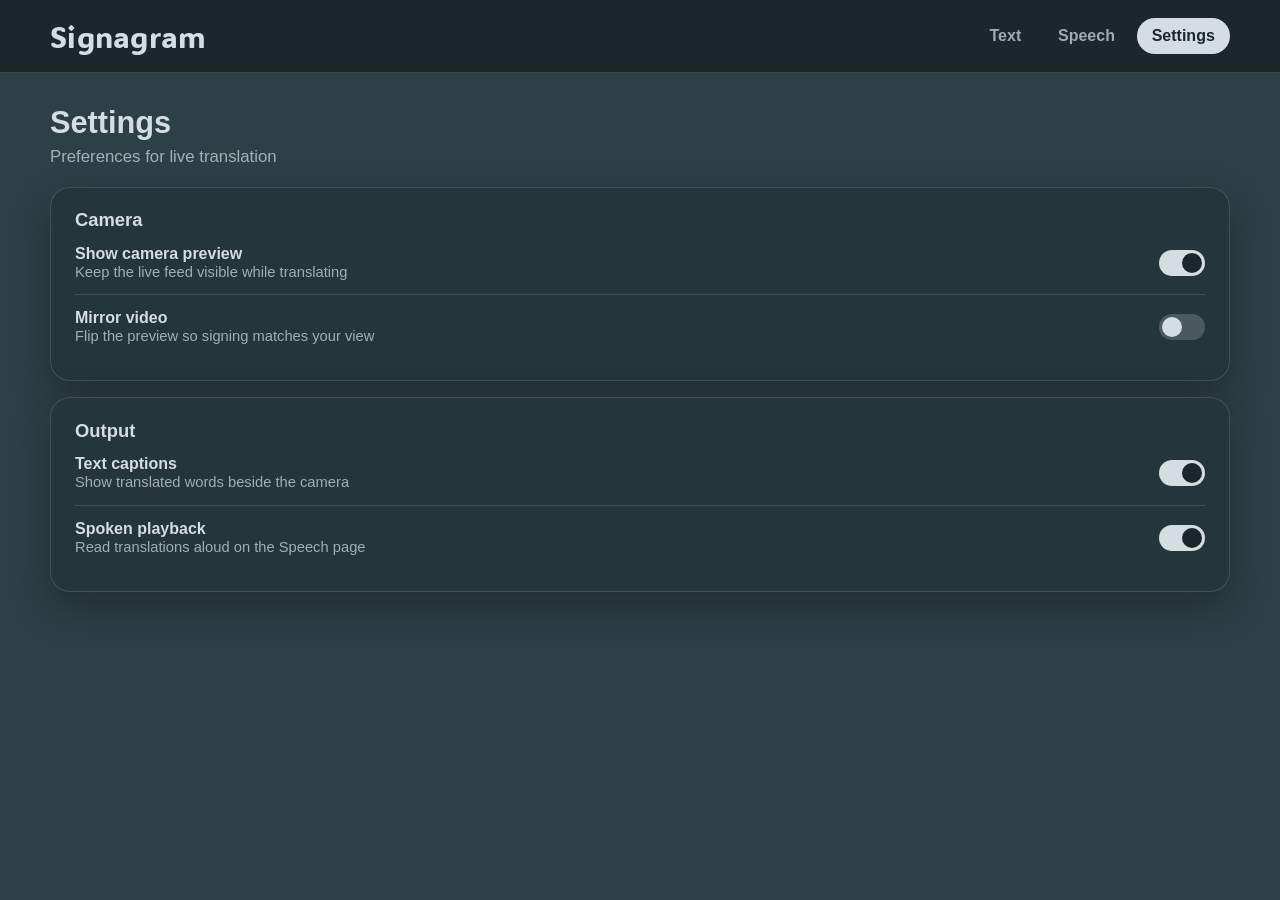
==== frontend/settings.html @ 07c6e4ac "restore to first cursor prompt" ====
<!DOCTYPE html>
<html lang="en">
  <head>
    <meta charset="UTF-8">
    <meta name="viewport" content="width=device-width, initial-scale=1.0">
    <meta http-equiv="X-UA-Compatible" content="ie=edge">
    <title>Signagram</title>
    <link rel="stylesheet" href="style.css">

    <link rel="preconnect" href="https://fonts.googleapis.com">
    <link rel="preconnect" href="https://fonts.gstatic.com" crossorigin>
    <link href="https://fonts.googleapis.com/css2?family=ADLaM+Display&family=Google+Sans:ital,opsz,wght@0,17..18,400..700;1,17..18,400..700&display=swap" rel="stylesheet">
  </head>
  <body>
    <header>
      <div class="header-inner">
      <h1><a href="./index.html">Signagram</a></h1>
      <nav class="menu" aria-label="Primary">
        <ul>
          <li><a href="./index.html">Text</a></li>
          <li><a href="./speech.html">Speech</a></li>
          <li><a class="active" href="./settings.html">Settings</a></li>
        </ul>
      </nav>
      </div>
    </header>

    <main>
      <h2>Settings</h2>
      <h3>Preferences for live translation</h3>
      <section class="settings-grid" aria-label="Settings">
        <article class="settings-card">
          <h3>Camera</h3>
          <div class="settings-row">
            <div>
              <strong>Show camera preview</strong>
              <span>Keep the live feed visible while translating</span>
            </div>
            <div class="toggle on" aria-hidden="true"></div>
          </div>
          <div class="settings-row">
            <div>
              <strong>Mirror video</strong>
              <span>Flip the preview so signing matches your view</span>
            </div>
            <div class="toggle" aria-hidden="true"></div>
          </div>
        </article>
        <article class="settings-card">
          <h3>Output</h3>
          <div class="settings-row">
            <div>
              <strong>Text captions</strong>
              <span>Show translated words beside the camera</span>
            </div>
            <div class="toggle on" aria-hidden="true"></div>
          </div>
          <div class="settings-row">
            <div>
              <strong>Spoken playback</strong>
              <span>Read translations aloud on the Speech page</span>
            </div>
            <div class="toggle on" aria-hidden="true"></div>
          </div>
        </article>
      </section>
    </main>
  </body>
</html>
---- frontend/style.css ----
:root {
  --bg: #2d3f47;
  --header: #1c272b;
  --text: #d4dde2;
  --muted: rgba(212, 221, 226, 0.72);
  --surface: #24353c;
  --panel: #ffffff;
  --panel-text: #2d3f47;
  --line: rgba(212, 221, 226, 0.16);
  --shadow: 0 16px 40px rgba(0, 0, 0, 0.28);
  --radius: 20px;
}

*,
*::before,
*::after {
  box-sizing: border-box;
}

html {
  height: 100%;
}

body {
  min-height: 100%;
  margin: 0;
  display: flex;
  flex-direction: column;
  background: var(--bg);
  color: var(--text);
  font-family: "Google Sans", sans-serif;
  font-weight: 600;
  font-optical-sizing: auto;
  font-variation-settings: "GRAD" 0;
}

a {
  color: inherit;
  text-decoration: none;
}

ul {
  list-style: none;
  margin: 0;
  padding: 0;
}

header {
  background: var(--header);
  border-bottom: 1px solid var(--line);
}

.header-inner {
  display: flex;
  align-items: center;
  justify-content: space-between;
  gap: 1rem;
  width: min(1180px, 94%);
  min-height: 72px;
  margin: 0 auto;
  padding: 0.85rem 0;
}

header h1 {
  margin: 0;
  font-family: "ADLaM Display", system-ui;
  font-size: 1.85rem;
  font-weight: 400;
  letter-spacing: 0.01em;
}

.menu ul {
  display: flex;
  align-items: center;
  gap: 0.4rem;
}

.menu a {
  display: inline-block;
  padding: 0.55rem 0.95rem;
  border-radius: 999px;
  color: var(--muted);
  transition: background 0.2s ease, color 0.2s ease;
}

.menu a:hover,
.menu a:focus-visible {
  color: var(--text);
  background: rgba(212, 221, 226, 0.08);
}

.menu a.active {
  color: var(--header);
  background: var(--text);
}

main {
  flex: 1;
  width: min(1180px, 94%);
  margin: 0 auto;
  padding: 2rem 0 3rem;
}

h2 {
  margin: 0 0 0.35rem;
  font-size: clamp(1.7rem, 2.4vw, 2.15rem);
}

h3 {
  margin: 0 0 1.25rem;
  font-size: 1.05rem;
  font-weight: 500;
  color: var(--muted);
}

.workspace {
  display: grid;
  grid-template-columns: minmax(0, 1.15fr) minmax(280px, 0.85fr);
  gap: 1.25rem;
  min-height: min(58vh, 520px);
}

.stage,
.genText,
.settings-card {
  border-radius: var(--radius);
  box-shadow: var(--shadow);
}

.stage {
  display: flex;
  align-items: center;
  justify-content: center;
  min-height: 360px;
  background:
    linear-gradient(180deg, rgba(212, 221, 226, 0.05), transparent 42%),
    var(--surface);
  border: 1px dashed rgba(212, 221, 226, 0.28);
  color: var(--muted);
  font-size: 1.05rem;
  letter-spacing: 0.02em;
}

.genText {
  margin: 0;
  min-height: 360px;
  padding: 1.4rem 1.5rem;
  background: var(--panel);
  color: var(--panel-text);
  font-size: 1.15rem;
  font-weight: 500;
  line-height: 1.55;
}

.settings-grid {
  display: grid;
  gap: 1rem;
}

.settings-card {
  padding: 1.35rem 1.5rem;
  background: var(--surface);
  border: 1px solid var(--line);
}

.settings-card h3 {
  margin-bottom: 0.85rem;
  color: var(--text);
  font-size: 1.15rem;
  font-weight: 600;
}

.settings-row {
  display: flex;
  align-items: center;
  justify-content: space-between;
  gap: 1rem;
  padding: 0.85rem 0;
  border-top: 1px solid var(--line);
  font-weight: 500;
  color: var(--muted);
}

.settings-row:first-of-type {
  border-top: 0;
  padding-top: 0;
}

.settings-row strong {
  display: block;
  color: var(--text);
  font-weight: 600;
}

.settings-row span {
  font-size: 0.92rem;
}

.toggle {
  flex-shrink: 0;
  width: 46px;
  height: 26px;
  border-radius: 999px;
  background: rgba(212, 221, 226, 0.22);
  position: relative;
}

.toggle::after {
  content: "";
  position: absolute;
  top: 3px;
  left: 3px;
  width: 20px;
  height: 20px;
  border-radius: 50%;
  background: var(--text);
}

.toggle.on {
  background: var(--text);
}

.toggle.on::after {
  left: 23px;
  background: var(--header);
}

@media (max-width: 860px) {
  .header-inner {
    flex-direction: column;
    align-items: flex-start;
    padding: 1rem 0;
  }

  .menu ul {
    flex-wrap: wrap;
  }

  .workspace {
    grid-template-columns: 1fr;
    min-height: 0;
  }

  .stage,
  .genText {
    min-height: 240px;
  }
}
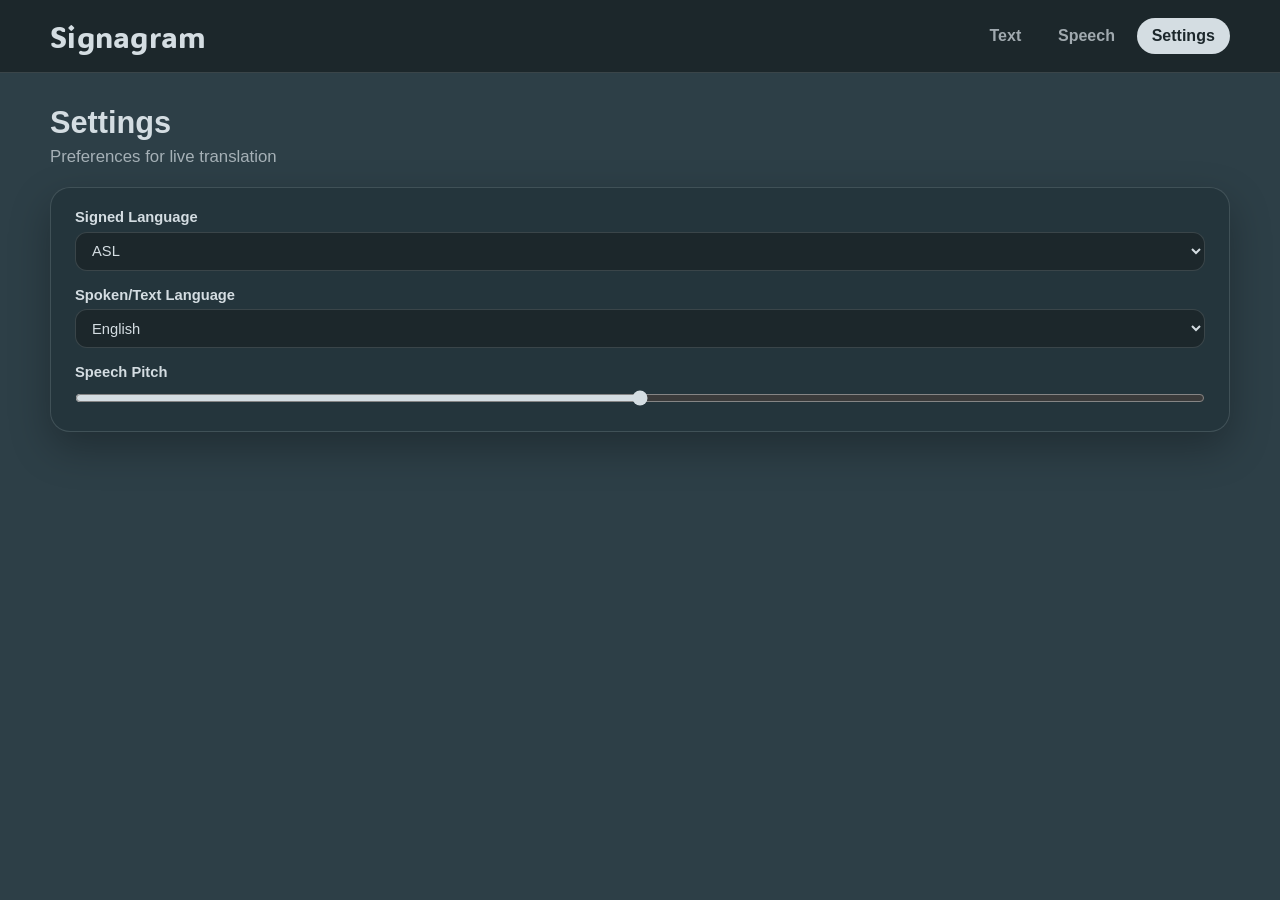
==== commit 9877eeff: "change settings to only have languages and pitch" ====
--- a/frontend/settings.html
+++ b/frontend/settings.html
@@ -30,38 +30,23 @@
       <h3>Preferences for live translation</h3>
       <section class="settings-grid" aria-label="Settings">
         <article class="settings-card">
-          <h3>Camera</h3>
-          <div class="settings-row">
-            <div>
-              <strong>Show camera preview</strong>
-              <span>Keep the live feed visible while translating</span>
-            </div>
-            <div class="toggle on" aria-hidden="true"></div>
-          </div>
-          <div class="settings-row">
-            <div>
-              <strong>Mirror video</strong>
-              <span>Flip the preview so signing matches your view</span>
-            </div>
-            <div class="toggle" aria-hidden="true"></div>
-          </div>
-        </article>
-        <article class="settings-card">
-          <h3>Output</h3>
-          <div class="settings-row">
-            <div>
-              <strong>Text captions</strong>
-              <span>Show translated words beside the camera</span>
-            </div>
-            <div class="toggle on" aria-hidden="true"></div>
-          </div>
-          <div class="settings-row">
-            <div>
-              <strong>Spoken playback</strong>
-              <span>Read translations aloud on the Speech page</span>
-            </div>
-            <div class="toggle on" aria-hidden="true"></div>
-          </div>
+          <label class="field">
+            <span>Signed Language</span>
+            <select>
+              <option selected>ASL</option>
+            </select>
+          </label>
+          <label class="field">
+            <span>Spoken/Text Language</span>
+            <select>
+              <option selected>English</option>
+              <option>Spanish</option>
+            </select>
+          </label>
+          <label class="field">
+            <span>Speech Pitch</span>
+            <input type="range" min="0" max="100" value="50">
+          </label>
         </article>
       </section>
     </main>
--- a/frontend/style.css
+++ b/frontend/style.css
@@ -170,59 +170,42 @@
   font-weight: 600;
 }
 
-.settings-row {
-  display: flex;
-  align-items: center;
-  justify-content: space-between;
-  gap: 1rem;
-  padding: 0.85rem 0;
-  border-top: 1px solid var(--line);
+.field {
+  display: grid;
+  gap: 0.4rem;
+  margin-top: 1rem;
+  font-size: 0.92rem;
   font-weight: 500;
   color: var(--muted);
 }
 
-.settings-row:first-of-type {
-  border-top: 0;
-  padding-top: 0;
-}
-
-.settings-row strong {
-  display: block;
+.field:first-child {
+  margin-top: 0;
+}
+
+.field span {
   color: var(--text);
   font-weight: 600;
 }
 
-.settings-row span {
-  font-size: 0.92rem;
-}
-
-.toggle {
-  flex-shrink: 0;
-  width: 46px;
-  height: 26px;
-  border-radius: 999px;
-  background: rgba(212, 221, 226, 0.22);
-  position: relative;
-}
-
-.toggle::after {
-  content: "";
-  position: absolute;
-  top: 3px;
-  left: 3px;
-  width: 20px;
-  height: 20px;
-  border-radius: 50%;
-  background: var(--text);
-}
-
-.toggle.on {
-  background: var(--text);
-}
-
-.toggle.on::after {
-  left: 23px;
+select,
+input[type="range"] {
+  width: 100%;
+  font: inherit;
+  color: var(--text);
+  accent-color: var(--text);
+}
+
+select {
+  padding: 0.6rem 0.75rem;
   background: var(--header);
+  border: 1px solid var(--line);
+  border-radius: 12px;
+}
+
+input[type="range"] {
+  height: 1.4rem;
+  margin: 0;
 }
 
 @media (max-width: 860px) {
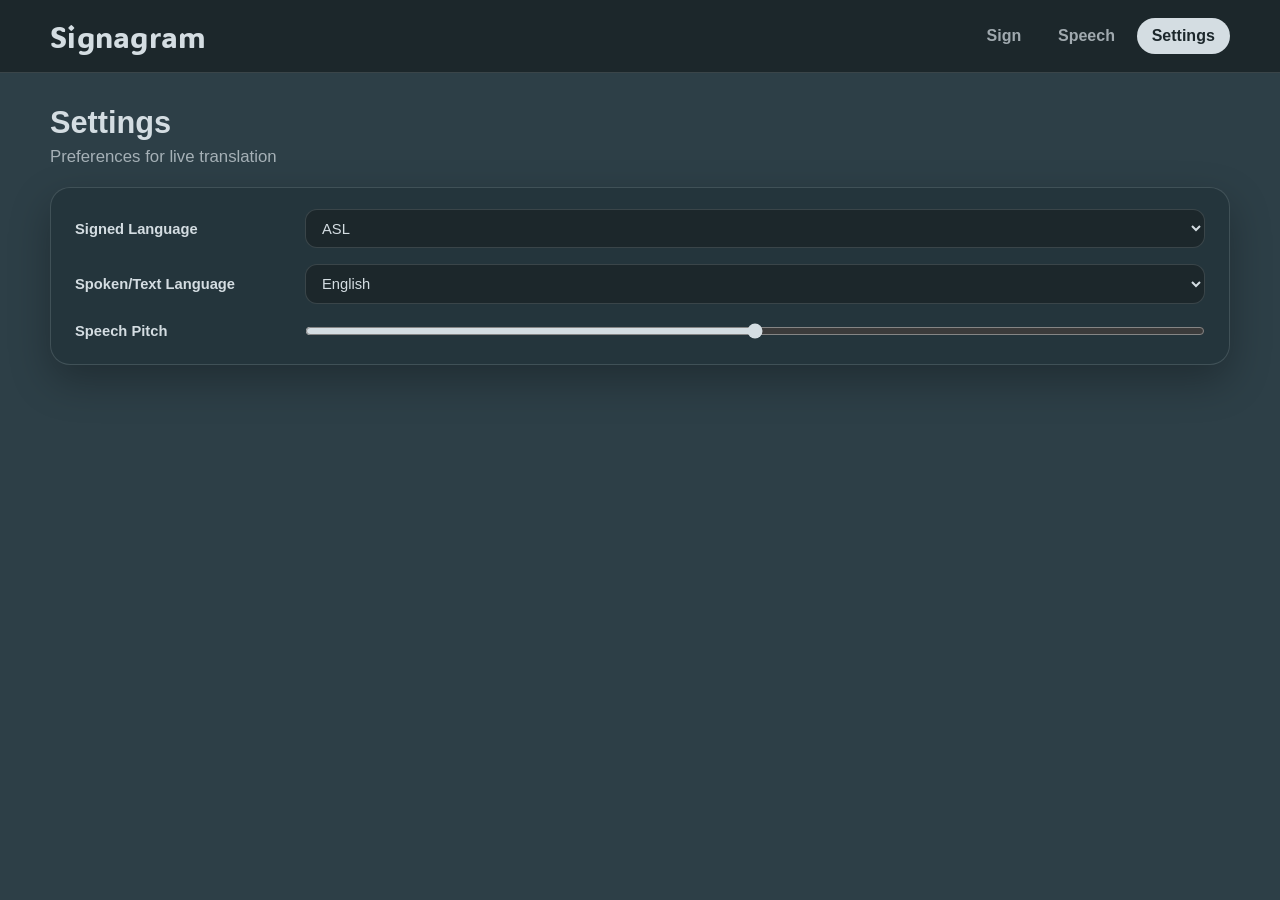
==== commit f8c63e80: "change pages to only be sign and speech and have a speak toggle on sign. change settings so the labe" ====
--- a/frontend/settings.html
+++ b/frontend/settings.html
@@ -17,7 +17,7 @@
       <h1><a href="./index.html">Signagram</a></h1>
       <nav class="menu" aria-label="Primary">
         <ul>
-          <li><a href="./index.html">Text</a></li>
+          <li><a href="./index.html">Sign</a></li>
           <li><a href="./speech.html">Speech</a></li>
           <li><a class="active" href="./settings.html">Settings</a></li>
         </ul>
@@ -34,6 +34,8 @@
             <span>Signed Language</span>
             <select>
               <option selected>ASL</option>
+              <option>ISL</option>
+              <option>CSN</option>
             </select>
           </label>
           <label class="field">
--- a/frontend/style.css
+++ b/frontend/style.css
@@ -113,6 +113,47 @@
   color: var(--muted);
 }
 
+.section-head {
+  display: flex;
+  align-items: center;
+  justify-content: space-between;
+  flex-wrap: wrap;
+  gap: 0.75rem;
+  margin-bottom: 1.25rem;
+}
+
+.section-head h3 {
+  margin-bottom: 0;
+}
+
+.toggle {
+  padding: 0.55rem 1.15rem;
+  background: transparent;
+  border: 1px solid var(--line);
+  border-radius: 999px;
+  color: var(--muted);
+  font: inherit;
+  font-size: 0.92rem;
+  cursor: pointer;
+  transition: background 0.2s ease, color 0.2s ease, border-color 0.2s ease;
+}
+
+.toggle:hover {
+  color: var(--text);
+  background: rgba(212, 221, 226, 0.08);
+}
+
+.toggle:focus-visible {
+  outline: 2px solid var(--text);
+  outline-offset: 2px;
+}
+
+.toggle[aria-pressed="true"] {
+  background: var(--text);
+  border-color: var(--text);
+  color: var(--header);
+}
+
 .workspace {
   display: grid;
   grid-template-columns: minmax(0, 1.15fr) minmax(280px, 0.85fr);
@@ -139,6 +180,55 @@
   color: var(--muted);
   font-size: 1.05rem;
   letter-spacing: 0.02em;
+}
+
+.mic-input {
+  display: flex;
+  flex-direction: column;
+  align-items: center;
+  gap: 1.15rem;
+}
+
+.audio-viz {
+  display: flex;
+  align-items: flex-end;
+  gap: 0.45rem;
+  height: 4.5rem;
+}
+
+.audio-viz span {
+  width: 0.5rem;
+  height: 100%;
+  background: var(--muted);
+  border-radius: 999px;
+  transform-origin: bottom;
+  animation: audio-bar 1.3s ease-in-out infinite;
+}
+
+.audio-viz span:nth-child(1) { animation-delay: -1.2s; }
+.audio-viz span:nth-child(2) { animation-delay: -0.5s; }
+.audio-viz span:nth-child(3) { animation-delay: -0.9s; }
+.audio-viz span:nth-child(4) { animation-delay: -0.2s; }
+.audio-viz span:nth-child(5) { animation-delay: -1s; }
+.audio-viz span:nth-child(6) { animation-delay: -0.4s; }
+.audio-viz span:nth-child(7) { animation-delay: -0.75s; }
+
+@keyframes audio-bar {
+  0%,
+  100% {
+    transform: scaleY(0.22);
+  }
+
+  50% {
+    transform: scaleY(1);
+  }
+}
+
+@media (prefers-reduced-motion: reduce) {
+  .audio-viz span {
+    animation: none;
+    transform: scaleY(0.4);
+  }
 }
 
 .genText {
@@ -208,6 +298,14 @@
   margin: 0;
 }
 
+@media (min-width: 861px) {
+  .field {
+    grid-template-columns: minmax(0, 210px) minmax(0, 1fr);
+    align-items: center;
+    gap: 1.25rem;
+  }
+}
+
 @media (max-width: 860px) {
   .header-inner {
     flex-direction: column;
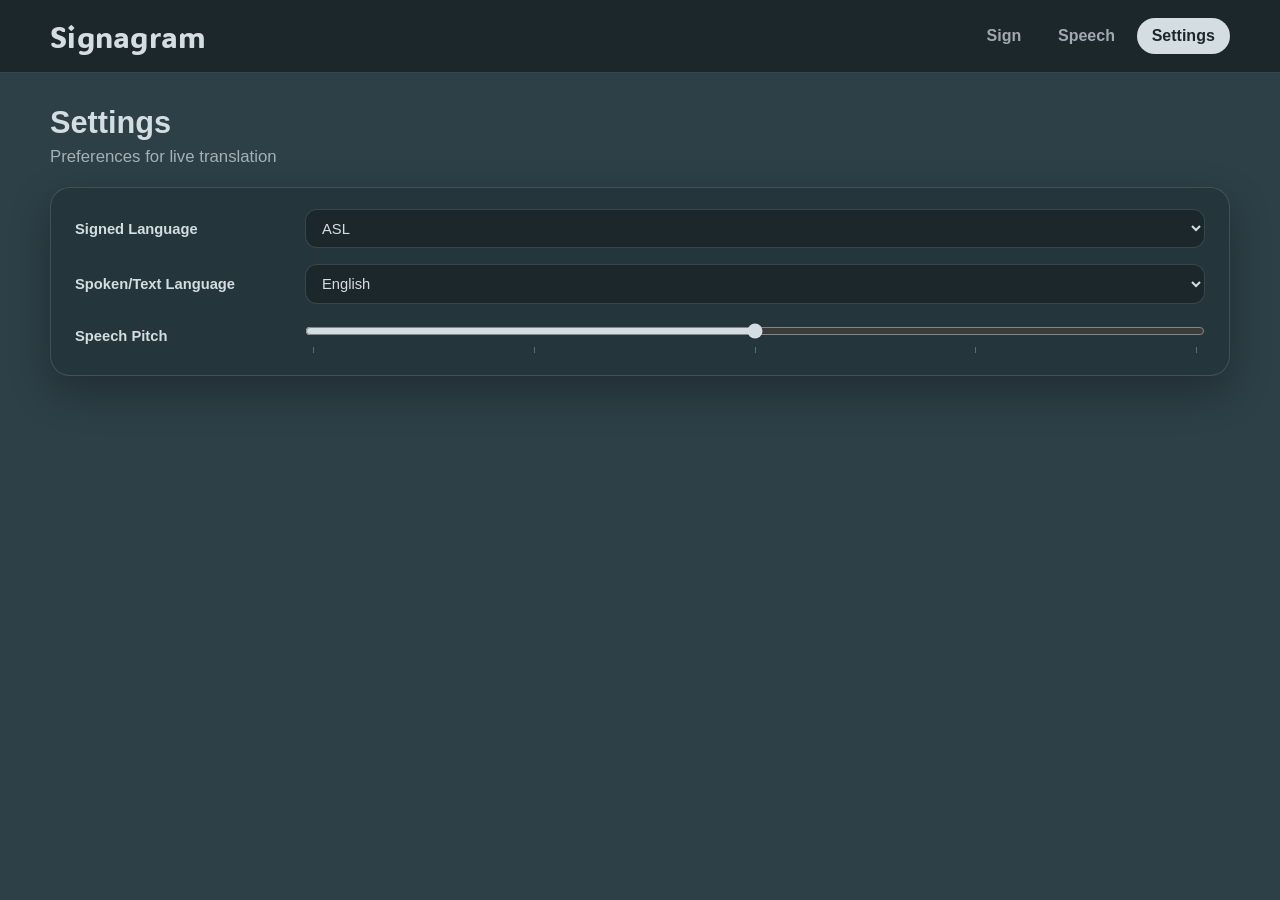
==== commit 845effd0: "add tick marks to speech pitch setting" ====
--- a/frontend/settings.html
+++ b/frontend/settings.html
@@ -47,7 +47,16 @@
           </label>
           <label class="field">
             <span>Speech Pitch</span>
-            <input type="range" min="0" max="100" value="50">
+            <div class="slider">
+              <input type="range" min="1" max="5" step="1" value="3">
+              <div class="slider-ticks" aria-hidden="true">
+                <span></span>
+                <span></span>
+                <span></span>
+                <span></span>
+                <span></span>
+              </div>
+            </div>
           </label>
         </article>
       </section>
--- a/frontend/style.css
+++ b/frontend/style.css
@@ -298,6 +298,23 @@
   margin: 0;
 }
 
+.slider {
+  display: grid;
+  gap: 0.3rem;
+}
+
+.slider-ticks {
+  display: flex;
+  justify-content: space-between;
+  padding: 0 0.5rem;
+}
+
+.slider-ticks span {
+  width: 1px;
+  height: 0.4rem;
+  background: rgba(212, 221, 226, 0.32);
+}
+
 @media (min-width: 861px) {
   .field {
     grid-template-columns: minmax(0, 210px) minmax(0, 1fr);
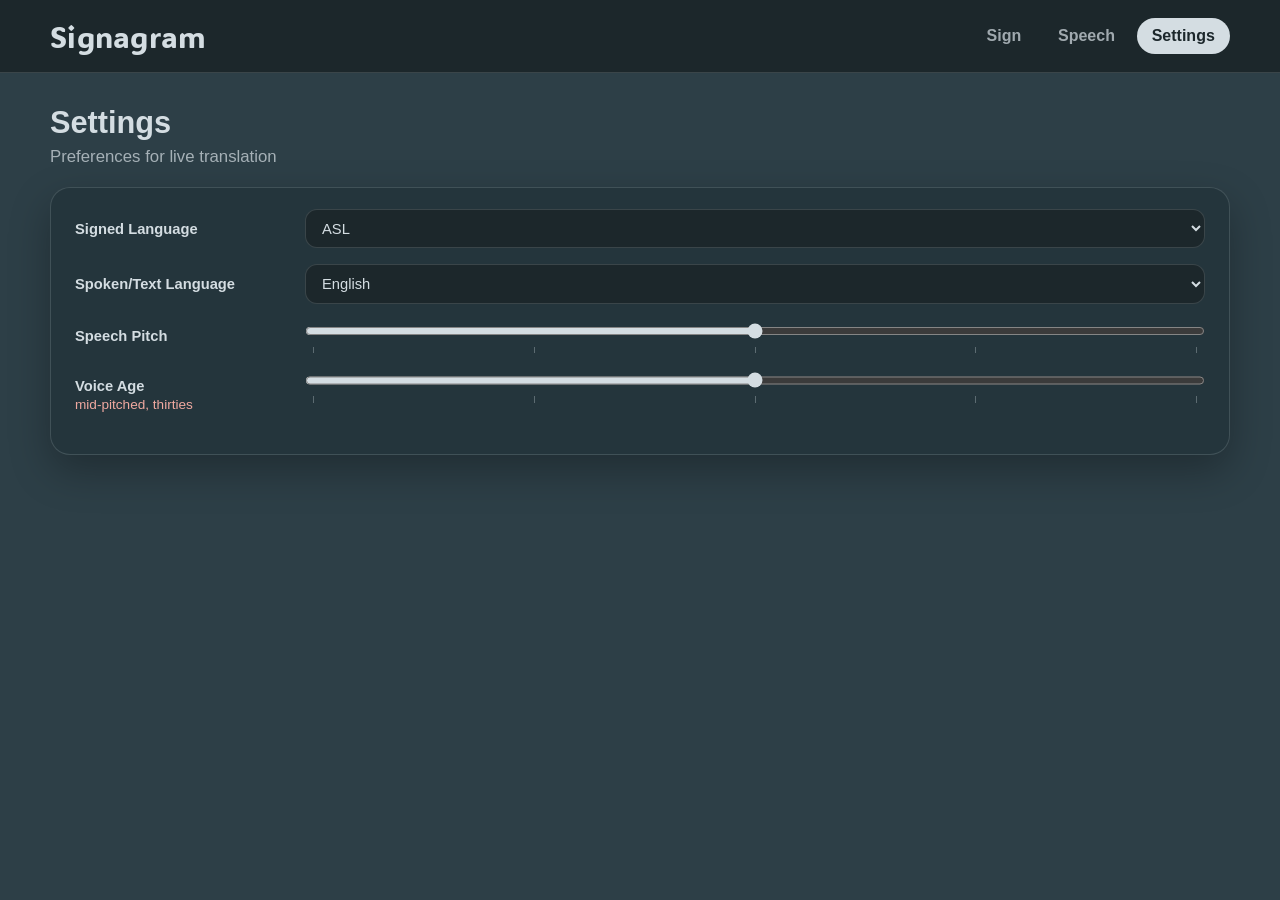
==== commit 85f5b0b3: "integrated models with ui, also added custom voices" ====
--- a/frontend/settings.html
+++ b/frontend/settings.html
@@ -32,23 +32,24 @@
         <article class="settings-card">
           <label class="field">
             <span>Signed Language</span>
-            <select>
-              <option selected>ASL</option>
+            <select id="signedLanguage">
+              <option>ASL</option>
               <option>ISL</option>
               <option>CSN</option>
             </select>
           </label>
           <label class="field">
             <span>Spoken/Text Language</span>
-            <select>
-              <option selected>English</option>
+            <select id="spokenLanguage">
+              <option>English</option>
+              <option>Hindi</option>
               <option>Spanish</option>
             </select>
           </label>
           <label class="field">
             <span>Speech Pitch</span>
             <div class="slider">
-              <input type="range" min="1" max="5" step="1" value="3">
+              <input type="range" min="1" max="5" step="1" value="3" id="voicePitch">
               <div class="slider-ticks" aria-hidden="true">
                 <span></span>
                 <span></span>
@@ -58,8 +59,24 @@
               </div>
             </div>
           </label>
+          <label class="field">
+            <span>Voice Age</span>
+            <div class="slider">
+              <input type="range" min="1" max="5" step="1" value="3" id="voiceAge">
+              <div class="slider-ticks" aria-hidden="true">
+                <span></span>
+                <span></span>
+                <span></span>
+                <span></span>
+                <span></span>
+              </div>
+            </div>
+          </label>
+          <p class="note" id="voiceNote" role="status"></p>
         </article>
       </section>
     </main>
+
+    <script type="module" src="settings.js"></script>
   </body>
 </html>
--- a/frontend/style.css
+++ b/frontend/style.css
@@ -154,6 +154,67 @@
   color: var(--header);
 }
 
+.toggle:disabled {
+  opacity: 0.55;
+  cursor: progress;
+}
+
+.controls {
+  display: flex;
+  align-items: center;
+  gap: 0.9rem;
+}
+
+.status {
+  font-size: 0.85rem;
+  font-weight: 500;
+  color: var(--muted);
+}
+
+.status::before {
+  content: "";
+  display: inline-block;
+  width: 0.5rem;
+  height: 0.5rem;
+  margin-right: 0.45rem;
+  border-radius: 50%;
+  background: currentColor;
+  opacity: 0.5;
+}
+
+.status[data-state="live"] {
+  color: var(--text);
+}
+
+.status[data-state="live"]::before {
+  opacity: 1;
+  animation: status-pulse 1.6s ease-in-out infinite;
+}
+
+.status[data-state="error"] {
+  color: #f0a9a0;
+}
+
+@keyframes status-pulse {
+  0%,
+  100% {
+    opacity: 1;
+  }
+
+  50% {
+    opacity: 0.25;
+  }
+}
+
+.note {
+  margin: -0.5rem 0 1.1rem;
+  max-width: 68ch;
+  color: #f0a9a0;
+  font-size: 0.85rem;
+  font-weight: 500;
+  line-height: 1.45;
+}
+
 .workspace {
   display: grid;
   grid-template-columns: minmax(0, 1.15fr) minmax(280px, 0.85fr);
@@ -205,13 +266,22 @@
   animation: audio-bar 1.3s ease-in-out infinite;
 }
 
-.audio-viz span:nth-child(1) { animation-delay: -1.2s; }
-.audio-viz span:nth-child(2) { animation-delay: -0.5s; }
-.audio-viz span:nth-child(3) { animation-delay: -0.9s; }
-.audio-viz span:nth-child(4) { animation-delay: -0.2s; }
-.audio-viz span:nth-child(5) { animation-delay: -1s; }
-.audio-viz span:nth-child(6) { animation-delay: -0.4s; }
-.audio-viz span:nth-child(7) { animation-delay: -0.75s; }
+.audio-viz span:nth-child(1) { animation-delay: -1.2s; --gain: 0.55; }
+.audio-viz span:nth-child(2) { animation-delay: -0.5s; --gain: 0.72; }
+.audio-viz span:nth-child(3) { animation-delay: -0.9s; --gain: 0.88; }
+.audio-viz span:nth-child(4) { animation-delay: -0.2s; --gain: 1; }
+.audio-viz span:nth-child(5) { animation-delay: -1s; --gain: 0.9; }
+.audio-viz span:nth-child(6) { animation-delay: -0.4s; --gain: 0.7; }
+.audio-viz span:nth-child(7) { animation-delay: -0.75s; --gain: 0.52; }
+
+/* While a session is open the bars track the real mic level, so the idle
+   keyframe loop has to get out of the way. */
+.audio-viz.live span {
+  animation: none;
+  background: var(--text);
+  transform: scaleY(clamp(0.12, calc(var(--level, 0) * var(--gain, 1)), 1));
+  transition: transform 90ms ease-out;
+}
 
 @keyframes audio-bar {
   0%,
@@ -228,6 +298,10 @@
   .audio-viz span {
     animation: none;
     transform: scaleY(0.4);
+  }
+
+  .status[data-state="live"]::before {
+    animation: none;
   }
 }
 
@@ -240,6 +314,20 @@
   font-size: 1.15rem;
   font-weight: 500;
   line-height: 1.55;
+  overflow-y: auto;
+}
+
+.placeholder {
+  color: rgba(45, 63, 71, 0.55);
+}
+
+/* Interim text the model may still revise, set apart from committed text. */
+.partial {
+  color: rgba(45, 63, 71, 0.5);
+}
+
+.partial:not(:empty)::before {
+  content: " ";
 }
 
 .settings-grid {
@@ -343,4 +431,55 @@
   .genText {
     min-height: 240px;
   }
-}+}
+/* ---- sign page: live camera stage ---------------------------------------
+   sign.js replaces the "Camera feed" placeholder inside .stage with a <video>
+   and two status lines. .stage is a centred flex row by default, so it is
+   restated as a column here; everything else is scoped to .sign-* so the
+   mockup styling is untouched when the camera is off. */
+
+.stage.sign-stage {
+  flex-direction: column;
+  gap: 0.6rem;
+  padding: 0.9rem;
+  overflow: hidden;
+}
+
+.sign-video {
+  width: 100%;
+  flex: 1 1 auto;
+  min-height: 0;
+  border-radius: calc(var(--radius) - 6px);
+  background: #000;
+  object-fit: cover;
+  /* MIRRORED FOR DISPLAY ONLY. sign.js draws the un-mirrored frame to its
+     canvas; this flip never reaches the wire. Signing at a mirror image of
+     yourself is what people expect. */
+  transform: scaleX(-1);
+}
+
+.sign-glosses {
+  margin: 0;
+  min-height: 1.4em;
+  font-size: 1.05rem;
+  font-weight: 600;
+  letter-spacing: 0.04em;
+  color: var(--panel-text, #e9eef1);
+}
+
+.sign-status {
+  margin: 0;
+  font-size: 0.85rem;
+  color: var(--muted);
+}
+
+/* No running caption under the camera. The element survives only to carry a
+   camera failure, so while it is empty it must take up no room at all --
+   :empty plus display:none, because an empty <p> still occupies a line box. */
+.sign-status:empty {
+  display: none;
+}
+
+.stage.live {
+  border-style: solid;
+}
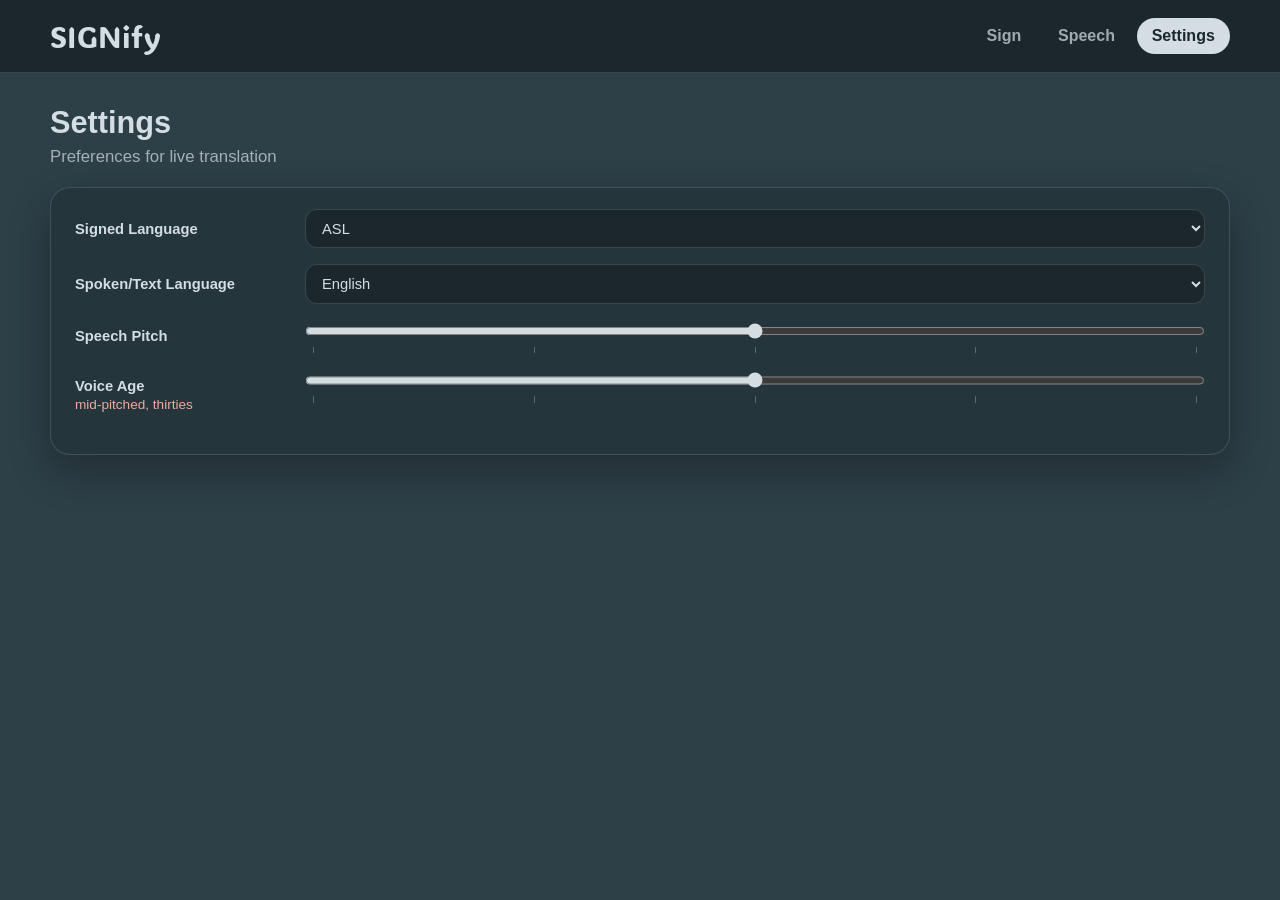
==== commit 675c7863: "change name to SIGNify" ====
--- a/frontend/settings.html
+++ b/frontend/settings.html
@@ -4,7 +4,7 @@
     <meta charset="UTF-8">
     <meta name="viewport" content="width=device-width, initial-scale=1.0">
     <meta http-equiv="X-UA-Compatible" content="ie=edge">
-    <title>Signagram</title>
+    <title>SIGNify</title>
     <link rel="stylesheet" href="style.css">
 
     <link rel="preconnect" href="https://fonts.googleapis.com">
@@ -14,7 +14,7 @@
   <body>
     <header>
       <div class="header-inner">
-      <h1><a href="./index.html">Signagram</a></h1>
+      <h1><a href="./index.html">SIGNify</a></h1>
       <nav class="menu" aria-label="Primary">
         <ul>
           <li><a href="./index.html">Sign</a></li>
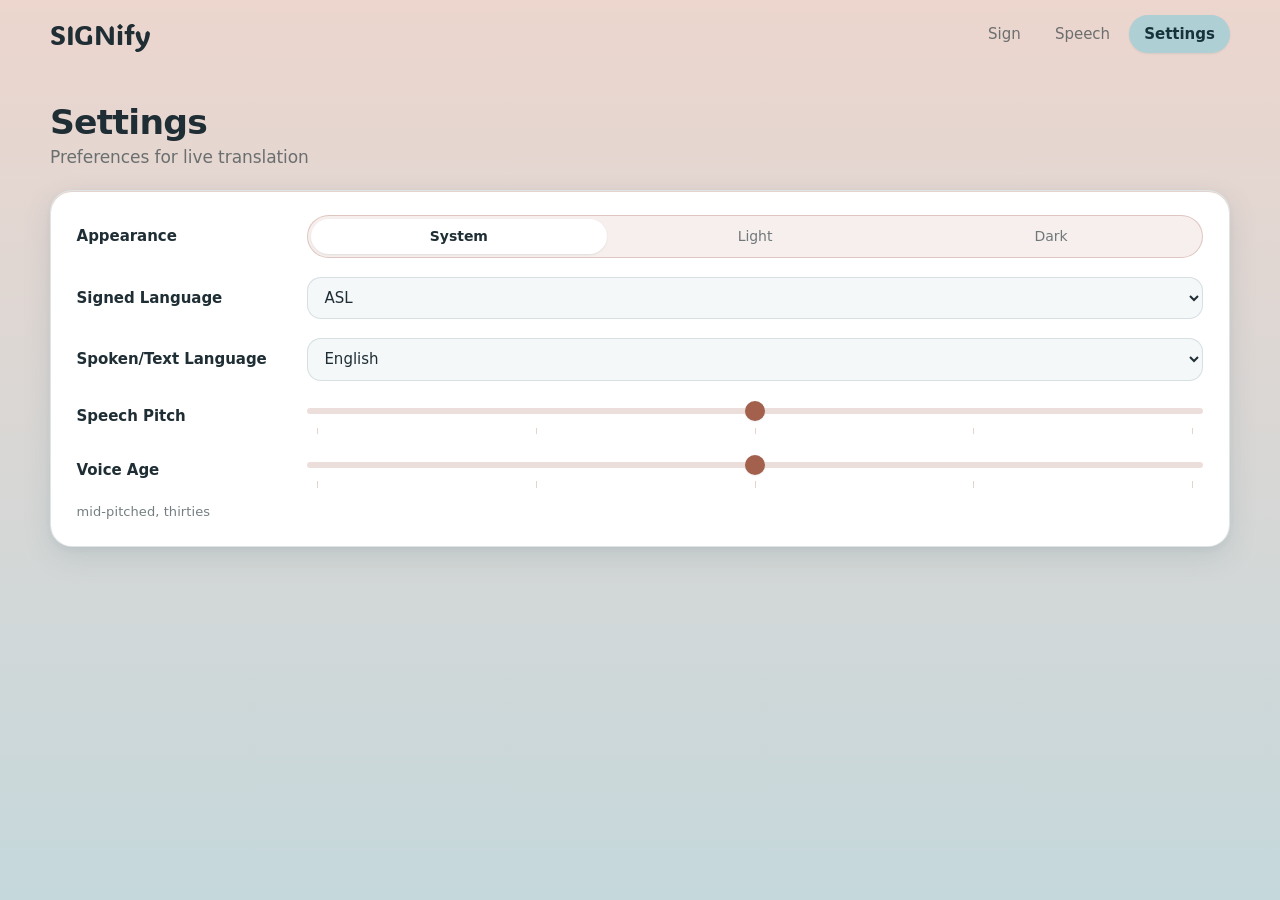
==== commit 3565f679: "make theme light pink and blue" ====
--- a/frontend/settings.html
+++ b/frontend/settings.html
@@ -4,12 +4,14 @@
     <meta charset="UTF-8">
     <meta name="viewport" content="width=device-width, initial-scale=1.0">
     <meta http-equiv="X-UA-Compatible" content="ie=edge">
+    <meta name="color-scheme" content="light dark">
     <title>SIGNify</title>
     <link rel="stylesheet" href="style.css">
 
     <link rel="preconnect" href="https://fonts.googleapis.com">
     <link rel="preconnect" href="https://fonts.gstatic.com" crossorigin>
-    <link href="https://fonts.googleapis.com/css2?family=ADLaM+Display&family=Google+Sans:ital,opsz,wght@0,17..18,400..700;1,17..18,400..700&display=swap" rel="stylesheet">
+    <link href="https://fonts.googleapis.com/css2?family=ADLaM+Display&display=swap" rel="stylesheet">
+    <script src="theme.js"></script>
   </head>
   <body>
     <header>
@@ -30,6 +32,14 @@
       <h3>Preferences for live translation</h3>
       <section class="settings-grid" aria-label="Settings">
         <article class="settings-card">
+          <div class="field">
+            <span id="appearance-label">Appearance</span>
+            <div class="segmented" id="appearance" role="radiogroup" aria-labelledby="appearance-label">
+              <button type="button" class="segment" role="radio" data-theme-choice="system" aria-checked="true">System</button>
+              <button type="button" class="segment" role="radio" data-theme-choice="light" aria-checked="false">Light</button>
+              <button type="button" class="segment" role="radio" data-theme-choice="dark" aria-checked="false">Dark</button>
+            </div>
+          </div>
           <label class="field">
             <span>Signed Language</span>
             <select id="signedLanguage">
--- a/frontend/style.css
+++ b/frontend/style.css
@@ -1,14 +1,152 @@
+/* SIGNify — Apple-style interface foundations.
+ *
+ * Structured as tokens first, then chrome, layout, controls, surfaces, and
+ * finally the accessibility overrides. Every selector the page scripts rely on
+ * (.stage, .stage.live, .sign-*, .toggle[aria-pressed], .status[data-state],
+ * .audio-viz.live with --level/--gain, .committed/.partial/.placeholder, .field,
+ * .slider) is preserved, so no JavaScript changes with this stylesheet.
+ */
+
+/* ---- tokens --------------------------------------------------------------
+   Surfaces form an elevation ladder: --bg sits furthest back, --surface holds
+   cards, --surface-raised is the step above it, and --chrome is the floating
+   translucent layer content scrolls beneath. */
+/* Palette sampled from the reference design: pale icy background (#d4e4e4),
+   white cards, dusty blue (#aecfd4 with #708d9a as its deep tone), and blush
+   (#e9d8d2). Each accent is a PAIR — a pastel for fills and a deep tone for
+   anything small or text-bearing — because pastel fills cannot carry text at
+   4.5:1. Light is the default here; dark derives from the same hues below. */
 :root {
-  --bg: #2d3f47;
-  --header: #1c272b;
-  --text: #d4dde2;
-  --muted: rgba(212, 221, 226, 0.72);
-  --surface: #24353c;
+  color-scheme: light dark;
+
+  --bg-top: #ecd6ce;
+  --bg-bottom: #c5d8dc;
+  --bg: linear-gradient(180deg, var(--bg-top) 0%, var(--bg-bottom) 100%);
+  --surface: #ffffff;
+  --surface-raised: #f4f8f9;
+  /* The camera/mic stage is a container, not content, so it stays distinct from
+     the white transcript panel beside it rather than merging into one surface. */
+  --stage: #dce8ea;
+  --header: #ecd6ce;
+  --chrome: rgba(236, 214, 206, 0.62);
+  /* The bright edge where light catches the top of a translucent material. */
+  --chrome-edge: rgba(255, 255, 255, 0.9);
+
+  --text: #1f2e34;
+  --muted: rgba(31, 46, 52, 0.62);
+  --line: rgba(79, 110, 123, 0.18);
+  --tint: rgba(79, 110, 123, 0.08);
+  --tint-strong: rgba(79, 110, 123, 0.14);
+  /* Controls need more presence than a hover tint, so they get their own
+     values rather than borrowing --tint-strong. */
+  --track: rgba(79, 110, 123, 0.22);
+  --tick: rgba(79, 110, 123, 0.34);
+  /* Fades to the same colour at zero alpha. Fading to `transparent` interpolates
+     through transparent black in sRGB, which shows up as a grey band. */
+  --sheen: linear-gradient(
+    180deg,
+    rgba(255, 255, 255, 0.55),
+    rgba(255, 255, 255, 0) 58%
+  );
+
+  /* Blue: navigation and selection. */
+  --accent-fill: #aecfd4;
+  --on-accent: #17323b;
+  --accent: #4f6e7b;
+  /* Blush: interactive chrome and live capture. Dusty blue stays on the
+     current-page nav so the two colours still mean different things. */
+  --live-fill: #e9d8d2;
+  --on-live: #3d2721;
+  /* Deeper than the reference's blush: the dot and the mic bars are thin
+     graphics, and pastel on white would not clear 3:1. */
+  --live: #a2604d;
+  --blush-tint: rgba(162, 96, 77, 0.1);
+  --blush-strong: rgba(162, 96, 77, 0.2);
+  --blush-line: rgba(162, 96, 77, 0.28);
+  --danger: #a8281d;
+
   --panel: #ffffff;
-  --panel-text: #2d3f47;
-  --line: rgba(212, 221, 226, 0.16);
-  --shadow: 0 16px 40px rgba(0, 0, 0, 0.28);
-  --radius: 20px;
+  --panel-text: #1f2e34;
+  --panel-muted: rgba(31, 46, 52, 0.5);
+
+  /* Soft, wide, and cool-tinted, as in the reference. Bigger surfaces read as
+     thicker: a tight shadow for chips, a wide one for cards, the deepest for
+     the stage. */
+  --shadow-1: 0 1px 2px rgba(79, 110, 123, 0.12);
+  --shadow-2:
+    0 10px 28px rgba(79, 110, 123, 0.16),
+    0 2px 6px rgba(79, 110, 123, 0.07);
+  --shadow-3:
+    0 26px 60px rgba(79, 110, 123, 0.2),
+    0 4px 12px rgba(79, 110, 123, 0.1);
+  --shadow: var(--shadow-2);
+
+  --radius: 22px;
+  --radius-sm: 14px;
+
+  /* The platform font already ships optical sizing and tracking tables. */
+  --font-text: -apple-system, BlinkMacSystemFont, "SF Pro Text",
+    "Segoe UI Variable Text", "Segoe UI", system-ui, sans-serif;
+  --font-display: "ADLaM Display", var(--font-text);
+
+  /* Critically damped feel: fast out, settles without overshoot. --ease-in is
+     its inverse, so a reversible transition returns along the same path. */
+  --ease-out: cubic-bezier(0.32, 0.72, 0, 1);
+  --ease-in: cubic-bezier(1, 0, 0.68, 0.28);
+  --t-press: 100ms;
+  --t-fast: 180ms;
+  --t-base: 320ms;
+}
+
+/* Same hues, inverted lightness. The accents swap roles: the deep tone becomes
+   the fill and the pastel becomes the text on it. theme.js writes data-theme
+   before first paint; without JS the page stays on the light default. */
+:root[data-theme="dark"] {
+    --bg-top: #2c1d1a;
+    --bg-bottom: #151f23;
+    --bg: linear-gradient(180deg, var(--bg-top) 0%, var(--bg-bottom) 100%);
+    --surface: #1e2c31;
+    --surface-raised: #26373d;
+    --stage: #223238;
+    --header: #2c1d1a;
+    --chrome: rgba(44, 29, 26, 0.68);
+    --chrome-edge: rgba(255, 255, 255, 0.09);
+
+    --text: #e6eef0;
+    --muted: rgba(230, 238, 240, 0.62);
+    --line: rgba(197, 217, 223, 0.16);
+    --tint: rgba(197, 217, 223, 0.08);
+    --tint-strong: rgba(197, 217, 223, 0.15);
+    --track: rgba(197, 217, 223, 0.24);
+    --tick: rgba(197, 217, 223, 0.34);
+    --sheen: linear-gradient(
+      180deg,
+      rgba(197, 217, 223, 0.06),
+      rgba(197, 217, 223, 0) 58%
+    );
+
+    --accent-fill: #4f6e7b;
+    --on-accent: #f2f8f9;
+    --accent: #a6c6ce;
+    --live-fill: #8f5344;
+    --on-live: #fbeee9;
+    --live: #dda08c;
+    --blush-tint: rgba(221, 160, 140, 0.12);
+    --blush-strong: rgba(221, 160, 140, 0.22);
+    --blush-line: rgba(221, 160, 140, 0.32);
+    --danger: #f0a9a0;
+
+    --panel: #ffffff;
+    --panel-text: #1f2e34;
+    --panel-muted: rgba(31, 46, 52, 0.5);
+
+    --shadow-1: 0 1px 2px rgba(0, 0, 0, 0.32);
+    --shadow-2:
+      0 10px 28px rgba(0, 0, 0, 0.34),
+      0 2px 6px rgba(0, 0, 0, 0.2);
+    --shadow-3:
+      0 26px 60px rgba(0, 0, 0, 0.44),
+      0 4px 12px rgba(0, 0, 0, 0.24);
 }
 
 *,
@@ -19,6 +157,25 @@
 
 html {
   height: 100%;
+  background: var(--bg-bottom);
+}
+
+/* Ease the scheme change itself. data-theme-ready is set after first paint so
+   the initial load does not animate from the default tokens. */
+html[data-theme-ready],
+html[data-theme-ready] body,
+html[data-theme-ready] header,
+html[data-theme-ready] .stage,
+html[data-theme-ready] .genText,
+html[data-theme-ready] .settings-card,
+html[data-theme-ready] .toggle,
+html[data-theme-ready] .menu a,
+html[data-theme-ready] select {
+  transition:
+    background-color var(--t-base) var(--ease-out),
+    color var(--t-base) var(--ease-out),
+    border-color var(--t-base) var(--ease-out),
+    box-shadow var(--t-base) var(--ease-out);
 }
 
 body {
@@ -26,12 +183,14 @@
   margin: 0;
   display: flex;
   flex-direction: column;
-  background: var(--bg);
+  background: var(--bg) fixed;
   color: var(--text);
-  font-family: "Google Sans", sans-serif;
-  font-weight: 600;
+  font-family: var(--font-text);
+  font-size: 100%;
+  font-weight: 400;
+  line-height: 1.5;
   font-optical-sizing: auto;
-  font-variation-settings: "GRAD" 0;
+  -webkit-font-smoothing: antialiased;
 }
 
 a {
@@ -45,9 +204,14 @@
   padding: 0;
 }
 
+/* ---- chrome --------------------------------------------------------------
+   The page wash is viewport-fixed, so a transparent header sits in the same
+   gradient instead of frosting a separate material over it. */
 header {
-  background: var(--header);
-  border-bottom: 1px solid var(--line);
+  position: sticky;
+  top: 0;
+  z-index: 10;
+  background: transparent;
 }
 
 .header-inner {
@@ -56,60 +220,91 @@
   justify-content: space-between;
   gap: 1rem;
   width: min(1180px, 94%);
-  min-height: 72px;
+  min-height: 68px;
   margin: 0 auto;
-  padding: 0.85rem 0;
+  padding: 0.75rem 0;
 }
 
 header h1 {
   margin: 0;
-  font-family: "ADLaM Display", system-ui;
-  font-size: 1.85rem;
+  font-family: var(--font-display);
+  font-size: 1.75rem;
   font-weight: 400;
-  letter-spacing: 0.01em;
+  /* Large type reads too loose as it grows, so tracking goes negative. */
+  letter-spacing: -0.01em;
+  line-height: 1.1;
 }
 
 .menu ul {
   display: flex;
   align-items: center;
-  gap: 0.4rem;
+  gap: 0.25rem;
 }
 
 .menu a {
   display: inline-block;
-  padding: 0.55rem 0.95rem;
+  padding: 0.5rem 0.95rem;
   border-radius: 999px;
   color: var(--muted);
-  transition: background 0.2s ease, color 0.2s ease;
-}
-
-.menu a:hover,
-.menu a:focus-visible {
-  color: var(--text);
-  background: rgba(212, 221, 226, 0.08);
+  font-size: 0.9375rem;
+  font-weight: 500;
+  letter-spacing: -0.003em;
+  transition:
+    background var(--t-fast) var(--ease-out),
+    color var(--t-fast) var(--ease-out),
+    transform var(--t-press) var(--ease-out);
+}
+
+@media (hover: hover) {
+  .menu a:hover {
+    color: var(--text);
+    background: var(--tint);
+  }
+}
+
+/* Feedback lives on the press, not the release. */
+.menu a:active {
+  transform: scale(0.96);
 }
 
 .menu a.active {
-  color: var(--header);
-  background: var(--text);
-}
-
+  color: var(--on-accent);
+  background: var(--accent-fill);
+  font-weight: 600;
+  box-shadow: var(--shadow-1);
+}
+
+.menu a:focus-visible,
+.toggle:focus-visible,
+select:focus-visible,
+input[type="range"]:focus-visible {
+  outline: 2px solid var(--live);
+  outline-offset: 2px;
+}
+
+/* ---- layout & type ------------------------------------------------------- */
 main {
   flex: 1;
   width: min(1180px, 94%);
   margin: 0 auto;
-  padding: 2rem 0 3rem;
+  padding: 2.25rem 0 3.5rem;
 }
 
 h2 {
-  margin: 0 0 0.35rem;
-  font-size: clamp(1.7rem, 2.4vw, 2.15rem);
+  margin: 0 0 0.3rem;
+  font-size: clamp(2rem, 2.7vw, 2.5rem);
+  font-weight: 700;
+  /* Tight leading and negative tracking belong together at display sizes. */
+  line-height: 1.07;
+  letter-spacing: -0.022em;
 }
 
 h3 {
   margin: 0 0 1.25rem;
-  font-size: 1.05rem;
+  font-size: 1.0625rem;
   font-weight: 500;
+  line-height: 1.4;
+  letter-spacing: -0.004em;
   color: var(--muted);
 }
 
@@ -126,32 +321,41 @@
   margin-bottom: 0;
 }
 
+/* ---- controls ------------------------------------------------------------ */
 .toggle {
-  padding: 0.55rem 1.15rem;
-  background: transparent;
+  padding: 0.5rem 1.15rem;
+  background: var(--tint);
   border: 1px solid var(--line);
   border-radius: 999px;
-  color: var(--muted);
+  color: var(--text);
   font: inherit;
-  font-size: 0.92rem;
+  font-size: 0.9375rem;
+  font-weight: 500;
+  letter-spacing: -0.003em;
   cursor: pointer;
-  transition: background 0.2s ease, color 0.2s ease, border-color 0.2s ease;
-}
-
-.toggle:hover {
-  color: var(--text);
-  background: rgba(212, 221, 226, 0.08);
-}
-
-.toggle:focus-visible {
-  outline: 2px solid var(--text);
-  outline-offset: 2px;
+  transition:
+    background var(--t-fast) var(--ease-out),
+    color var(--t-fast) var(--ease-out),
+    border-color var(--t-fast) var(--ease-out),
+    transform var(--t-press) var(--ease-out);
+}
+
+@media (hover: hover) {
+  .toggle:hover {
+    background: var(--tint-strong);
+  }
+}
+
+.toggle:active {
+  transform: scale(0.97);
 }
 
 .toggle[aria-pressed="true"] {
-  background: var(--text);
-  border-color: var(--text);
-  color: var(--header);
+  background: var(--accent-fill);
+  border-color: transparent;
+  color: var(--on-accent);
+  font-weight: 600;
+  box-shadow: var(--shadow-1);
 }
 
 .toggle:disabled {
@@ -165,9 +369,12 @@
   gap: 0.9rem;
 }
 
+/* Small text over a translucent layer needs a little more weight and tracking
+   than body copy, or it goes soft against a moving background. */
 .status {
-  font-size: 0.85rem;
+  font-size: 0.8125rem;
   font-weight: 500;
+  letter-spacing: 0.008em;
   color: var(--muted);
 }
 
@@ -184,15 +391,17 @@
 
 .status[data-state="live"] {
   color: var(--text);
+  font-weight: 600;
 }
 
 .status[data-state="live"]::before {
   opacity: 1;
+  background: var(--live);
   animation: status-pulse 1.6s ease-in-out infinite;
 }
 
 .status[data-state="error"] {
-  color: #f0a9a0;
+  color: var(--danger);
 }
 
 @keyframes status-pulse {
@@ -209,12 +418,14 @@
 .note {
   margin: -0.5rem 0 1.1rem;
   max-width: 68ch;
-  color: #f0a9a0;
-  font-size: 0.85rem;
+  font-size: 0.8125rem;
   font-weight: 500;
-  line-height: 1.45;
-}
-
+  line-height: 1.5;
+  letter-spacing: 0.006em;
+  color: var(--muted);
+}
+
+/* ---- workspace surfaces -------------------------------------------------- */
 .workspace {
   display: grid;
   grid-template-columns: minmax(0, 1.15fr) minmax(280px, 0.85fr);
@@ -226,7 +437,8 @@
 .genText,
 .settings-card {
   border-radius: var(--radius);
-  box-shadow: var(--shadow);
+  border: 1px solid var(--line);
+  box-shadow: var(--shadow-2);
 }
 
 .stage {
@@ -234,13 +446,10 @@
   align-items: center;
   justify-content: center;
   min-height: 360px;
-  background:
-    linear-gradient(180deg, rgba(212, 221, 226, 0.05), transparent 42%),
-    var(--surface);
-  border: 1px dashed rgba(212, 221, 226, 0.28);
+  background: var(--sheen), var(--stage);
   color: var(--muted);
-  font-size: 1.05rem;
-  letter-spacing: 0.02em;
+  font-size: 1.0625rem;
+  letter-spacing: -0.004em;
 }
 
 .mic-input {
@@ -260,7 +469,8 @@
 .audio-viz span {
   width: 0.5rem;
   height: 100%;
-  background: var(--muted);
+  background: var(--live);
+  opacity: 0.55;
   border-radius: 999px;
   transform-origin: bottom;
   animation: audio-bar 1.3s ease-in-out infinite;
@@ -278,7 +488,8 @@
    keyframe loop has to get out of the way. */
 .audio-viz.live span {
   animation: none;
-  background: var(--text);
+  opacity: 1;
+  background: var(--live);
   transform: scaleY(clamp(0.12, calc(var(--level, 0) * var(--gain, 1)), 1));
   transition: transform 90ms ease-out;
 }
@@ -294,51 +505,46 @@
   }
 }
 
-@media (prefers-reduced-motion: reduce) {
-  .audio-viz span {
-    animation: none;
-    transform: scaleY(0.4);
-  }
-
-  .status[data-state="live"]::before {
-    animation: none;
-  }
-}
-
+/* A solid surface, deliberately: a light translucent layer over a light
+   background destroys legibility. */
 .genText {
   margin: 0;
   min-height: 360px;
-  padding: 1.4rem 1.5rem;
+  padding: 1.5rem 1.6rem;
   background: var(--panel);
   color: var(--panel-text);
-  font-size: 1.15rem;
-  font-weight: 500;
-  line-height: 1.55;
+  font-size: 1.1875rem;
+  font-weight: 400;
+  line-height: 1.5;
+  letter-spacing: -0.01em;
   overflow-y: auto;
 }
 
 .placeholder {
-  color: rgba(45, 63, 71, 0.55);
+  color: var(--panel-muted);
 }
 
 /* Interim text the model may still revise, set apart from committed text. */
 .partial {
-  color: rgba(45, 63, 71, 0.5);
+  color: var(--panel-muted);
 }
 
 .partial:not(:empty)::before {
   content: " ";
 }
 
+/* ---- settings ------------------------------------------------------------ */
 .settings-grid {
   display: grid;
   gap: 1rem;
 }
 
 .settings-card {
-  padding: 1.35rem 1.5rem;
+  padding: 1.5rem 1.6rem;
   background: var(--surface);
-  border: 1px solid var(--line);
+  box-shadow:
+    var(--shadow-2),
+    inset 0 1px 0 var(--blush-line);
 }
 
 .settings-card h3 {
@@ -346,14 +552,15 @@
   color: var(--text);
   font-size: 1.15rem;
   font-weight: 600;
+  letter-spacing: -0.01em;
 }
 
 .field {
   display: grid;
-  gap: 0.4rem;
-  margin-top: 1rem;
-  font-size: 0.92rem;
-  font-weight: 500;
+  gap: 0.45rem;
+  margin-top: 1.15rem;
+  font-size: 0.9375rem;
+  font-weight: 400;
   color: var(--muted);
 }
 
@@ -364,6 +571,7 @@
 .field span {
   color: var(--text);
   font-weight: 600;
+  letter-spacing: -0.003em;
 }
 
 select,
@@ -371,19 +579,84 @@
   width: 100%;
   font: inherit;
   color: var(--text);
-  accent-color: var(--text);
 }
 
 select {
-  padding: 0.6rem 0.75rem;
-  background: var(--header);
+  padding: 0.65rem 0.8rem;
+  background: var(--surface-raised);
   border: 1px solid var(--line);
-  border-radius: 12px;
-}
-
+  border-radius: var(--radius-sm);
+  font-size: 0.9375rem;
+  cursor: pointer;
+  transition:
+    background var(--t-fast) var(--ease-out),
+    border-color var(--t-fast) var(--ease-out),
+    transform var(--t-press) var(--ease-out);
+}
+
+@media (hover: hover) {
+  select:hover {
+    border-color: var(--tint-strong);
+  }
+}
+
+select:active {
+  transform: scale(0.995);
+}
+
+/* Custom track and knob: the native control cannot carry the theme's colors
+   in both schemes, and the knob is too small to grab confidently. */
 input[type="range"] {
-  height: 1.4rem;
+  -webkit-appearance: none;
+  appearance: none;
+  height: 1.5rem;
   margin: 0;
+  background: transparent;
+  cursor: pointer;
+}
+
+input[type="range"]::-webkit-slider-runnable-track {
+  height: 0.375rem;
+  border-radius: 999px;
+  background: var(--blush-strong);
+}
+
+input[type="range"]::-webkit-slider-thumb {
+  -webkit-appearance: none;
+  width: 1.25rem;
+  height: 1.25rem;
+  /* Centres the knob on a 0.375rem track. */
+  margin-top: -0.4375rem;
+  border: none;
+  border-radius: 50%;
+  background: var(--live);
+  box-shadow: var(--shadow-1);
+  transition: transform var(--t-press) var(--ease-out);
+}
+
+input[type="range"]::-moz-range-track {
+  height: 0.375rem;
+  border-radius: 999px;
+  background: var(--blush-strong);
+}
+
+input[type="range"]::-moz-range-thumb {
+  width: 1.25rem;
+  height: 1.25rem;
+  border: none;
+  border-radius: 50%;
+  background: var(--live);
+  box-shadow: var(--shadow-1);
+  transition: transform var(--t-press) var(--ease-out);
+}
+
+/* Grabbing the knob grows it toward the finger. */
+input[type="range"]:active::-webkit-slider-thumb {
+  transform: scale(1.15);
+}
+
+input[type="range"]:active::-moz-range-thumb {
+  transform: scale(1.15);
 }
 
 .slider {
@@ -394,15 +667,66 @@
 .slider-ticks {
   display: flex;
   justify-content: space-between;
-  padding: 0 0.5rem;
+  /* Half the knob's width, so the end ticks line up with its travel limits. */
+  padding: 0 0.625rem;
 }
 
 .slider-ticks span {
   width: 1px;
   height: 0.4rem;
-  background: rgba(212, 221, 226, 0.32);
-}
-
+  background: var(--blush-line);
+}
+
+/* .note's negative top margin tightens it under a page subhead. Here it sits
+   below the last slider instead, where that pull lands on the tick marks. */
+.settings-card .note {
+  margin: 0.9rem 0 0;
+}
+
+.segmented {
+  display: flex;
+  padding: 0.2rem;
+  background: var(--blush-tint);
+  border: 1px solid var(--blush-line);
+  border-radius: 999px;
+}
+
+.segment {
+  flex: 1;
+  min-width: 0;
+  padding: 0.45rem 0.7rem;
+  border: none;
+  border-radius: 999px;
+  background: transparent;
+  color: var(--muted);
+  font: inherit;
+  font-size: 0.875rem;
+  font-weight: 500;
+  letter-spacing: -0.003em;
+  cursor: pointer;
+  transition:
+    background var(--t-fast) var(--ease-out),
+    color var(--t-fast) var(--ease-out),
+    transform var(--t-press) var(--ease-out);
+}
+
+.segment:active {
+  transform: scale(0.97);
+}
+
+.segment[aria-checked="true"] {
+  background: var(--surface);
+  color: var(--text);
+  font-weight: 600;
+  box-shadow: var(--shadow-1);
+}
+
+.segment:focus-visible {
+  outline: 2px solid var(--live);
+  outline-offset: 2px;
+}
+
+/* ---- breakpoints --------------------------------------------------------- */
 @media (min-width: 861px) {
   .field {
     grid-template-columns: minmax(0, 210px) minmax(0, 1fr);
@@ -415,7 +739,7 @@
   .header-inner {
     flex-direction: column;
     align-items: flex-start;
-    padding: 1rem 0;
+    padding: 0.9rem 0;
   }
 
   .menu ul {
@@ -432,6 +756,7 @@
     min-height: 240px;
   }
 }
+
 /* ---- sign page: live camera stage ---------------------------------------
    sign.js replaces the "Camera feed" placeholder inside .stage with a <video>
    and two status lines. .stage is a centred flex row by default, so it is
@@ -449,7 +774,7 @@
   width: 100%;
   flex: 1 1 auto;
   min-height: 0;
-  border-radius: calc(var(--radius) - 6px);
+  border-radius: calc(var(--radius) - 8px);
   background: #000;
   object-fit: cover;
   /* MIRRORED FOR DISPLAY ONLY. sign.js draws the un-mirrored frame to its
@@ -461,15 +786,16 @@
 .sign-glosses {
   margin: 0;
   min-height: 1.4em;
-  font-size: 1.05rem;
+  font-size: 1.0625rem;
   font-weight: 600;
-  letter-spacing: 0.04em;
-  color: var(--panel-text, #e9eef1);
+  letter-spacing: 0.01em;
+  color: var(--text);
 }
 
 .sign-status {
   margin: 0;
-  font-size: 0.85rem;
+  font-size: 0.8125rem;
+  letter-spacing: 0.006em;
   color: var(--muted);
 }
 
@@ -481,5 +807,75 @@
 }
 
 .stage.live {
-  border-style: solid;
-}
+  border-color: var(--blush-line);
+}
+
+/* ---- accessibility ------------------------------------------------------
+   Three independent signals, handled independently. Reduced motion still gets
+   feedback, just without movement. */
+@media (prefers-reduced-motion: reduce) {
+  *,
+  *::before,
+  *::after {
+    animation-duration: 0.01ms !important;
+    animation-iteration-count: 1 !important;
+    transition-duration: 0.01ms !important;
+  }
+
+  .audio-viz span {
+    animation: none;
+    transform: scaleY(0.4);
+  }
+
+  .status[data-state="live"]::before {
+    animation: none;
+  }
+
+  .menu a:active,
+  .toggle:active,
+  .segment:active,
+  select:active,
+  input[type="range"]:active::-webkit-slider-thumb {
+    transform: none;
+  }
+}
+
+@media (prefers-reduced-transparency: reduce) {
+  header {
+    background: var(--header);
+    border-bottom: 1px solid var(--line);
+  }
+}
+
+@media (prefers-contrast: more) {
+  :root {
+    --muted: var(--text);
+    --line: rgba(31, 46, 52, 0.5);
+    --tint-strong: rgba(31, 46, 52, 0.3);
+    --track: rgba(31, 46, 52, 0.45);
+    --tick: rgba(31, 46, 52, 0.65);
+    --chrome: var(--header);
+  }
+
+  header {
+    background: var(--header);
+    border-bottom: 1px solid var(--line);
+  }
+
+  .stage,
+  .genText,
+  .settings-card,
+  select,
+  .toggle {
+    border-width: 2px;
+  }
+}
+
+@media (prefers-contrast: more) {
+  :root[data-theme="dark"] {
+    --line: rgba(230, 238, 240, 0.45);
+    --tint-strong: rgba(230, 238, 240, 0.3);
+    --track: rgba(230, 238, 240, 0.5);
+    --tick: rgba(230, 238, 240, 0.7);
+  }
+}
